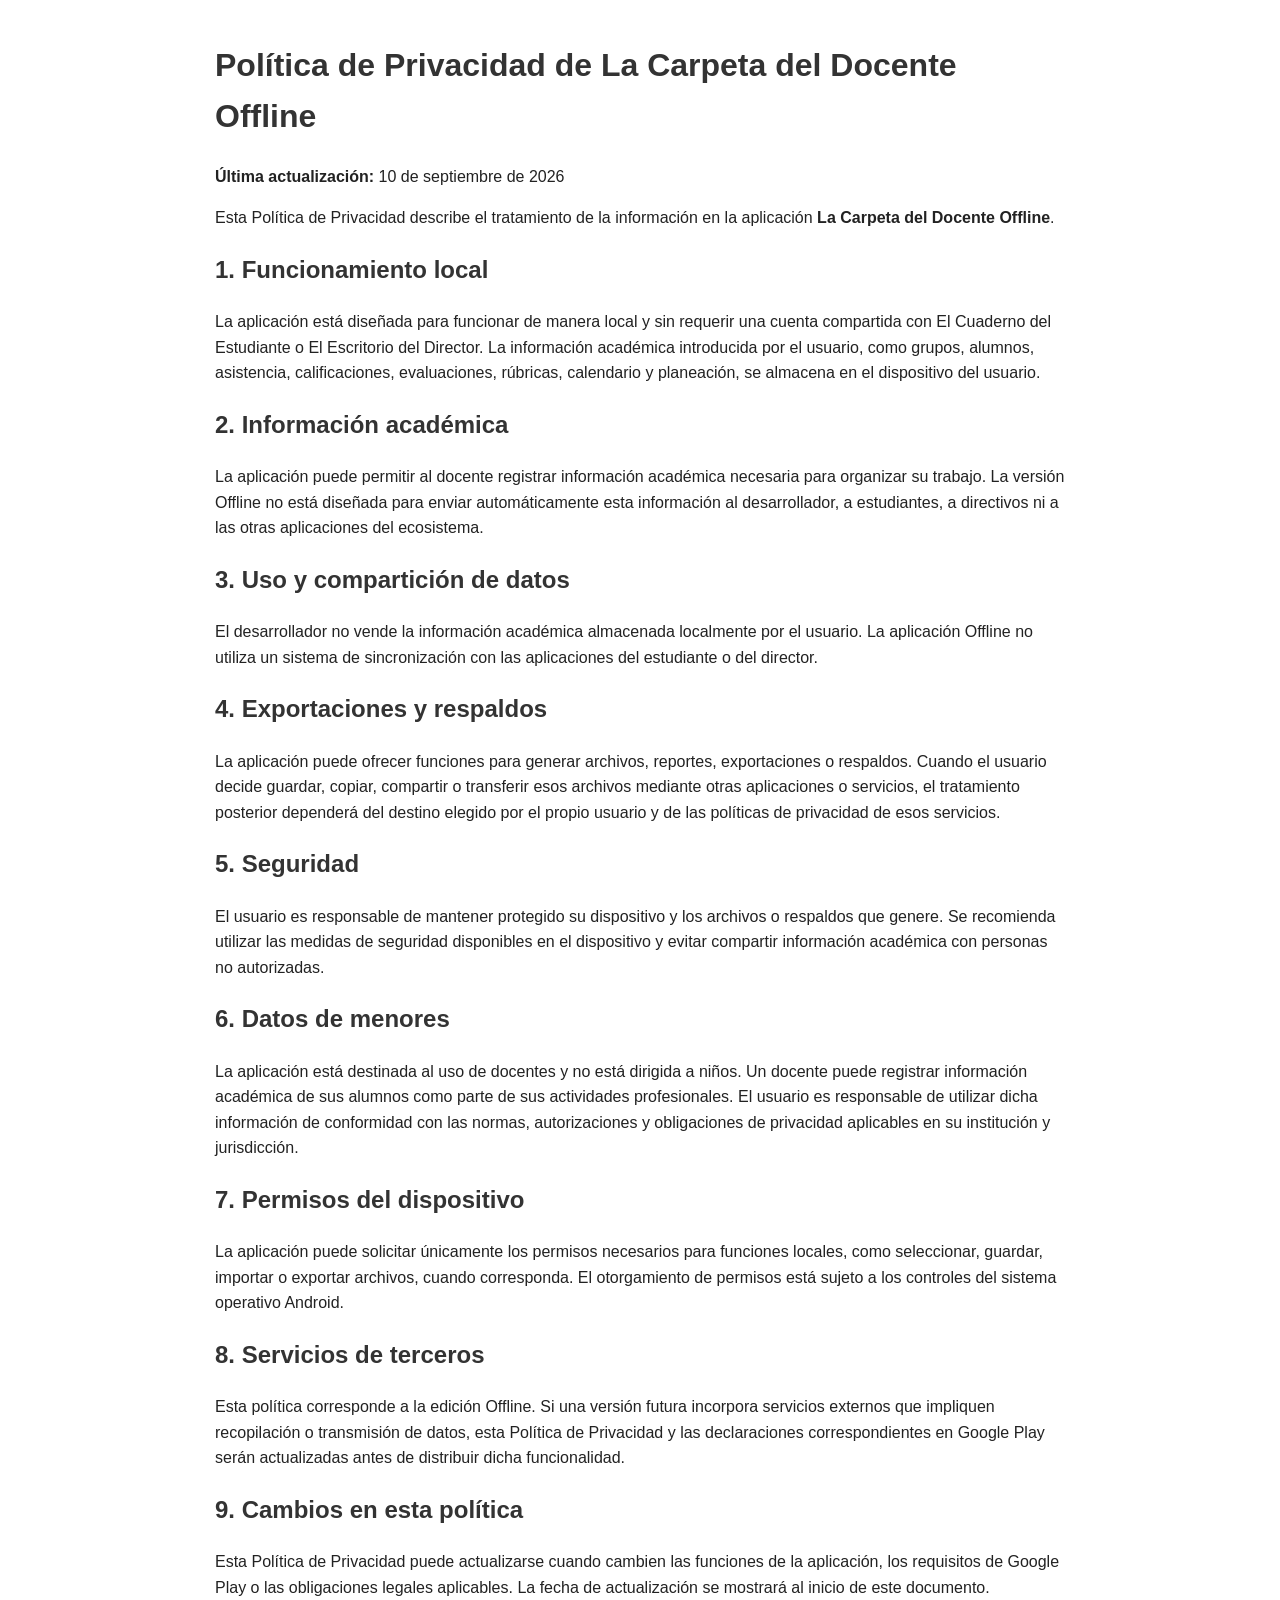
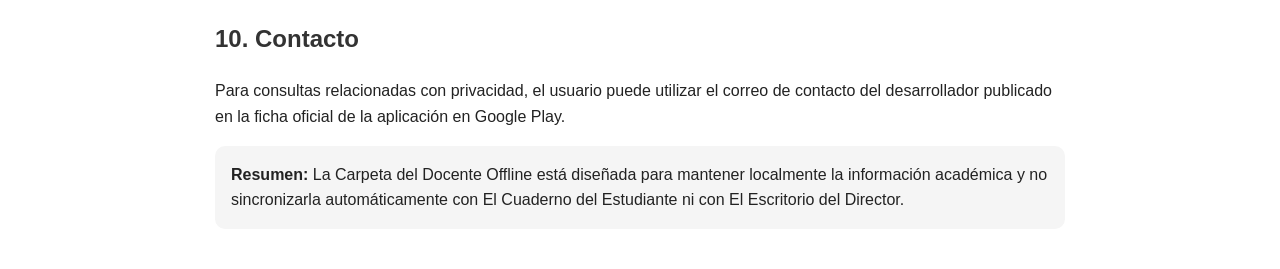
==== index.html @ 06f49ac7 "Add privacy policy landing page" ====
<!doctype html>
<html lang="es">
<head>
<meta charset="utf-8">
<meta name="viewport" content="width=device-width,initial-scale=1">
<meta http-equiv="refresh" content="0; url=privacy-policy.html">
<title>La Carpeta del Docente Offline</title>
</head>
<body>
<p><a href="privacy-policy.html">Política de Privacidad de La Carpeta del Docente Offline</a></p>
</body>
</html>
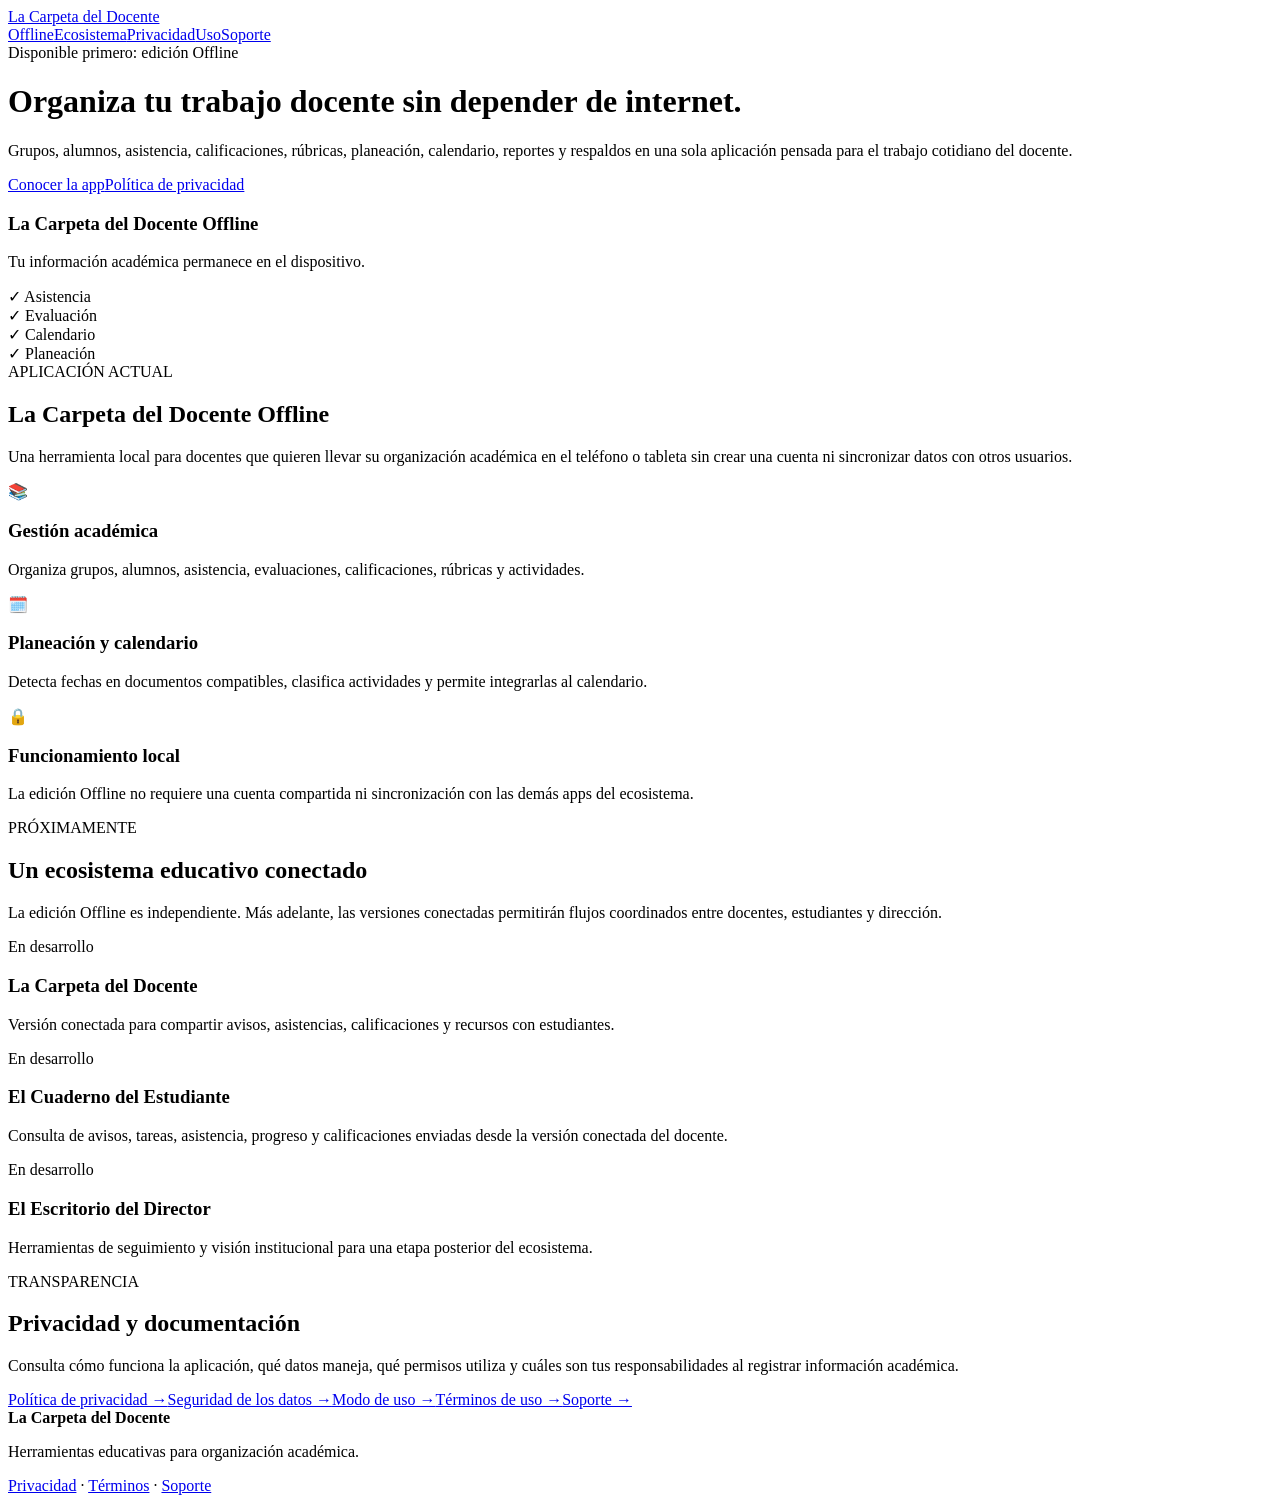
==== commit 797602be: "Create public app website for Play Store" ====
--- a/index.html
+++ b/index.html
@@ -3,10 +3,34 @@
 <head>
 <meta charset="utf-8">
 <meta name="viewport" content="width=device-width,initial-scale=1">
-<meta http-equiv="refresh" content="0; url=privacy-policy.html">
-<title>La Carpeta del Docente Offline</title>
+<meta name="description" content="Sitio oficial de La Carpeta del Docente Offline y del ecosistema educativo conectado.">
+<title>La Carpeta del Docente | Sitio oficial</title>
+<link rel="stylesheet" href="styles.css">
 </head>
 <body>
-<p><a href="privacy-policy.html">Política de Privacidad de La Carpeta del Docente Offline</a></p>
+<header class="hero">
+  <nav class="nav wrap">
+    <a class="brand" href="index.html">La Carpeta del Docente</a>
+    <div class="links"><a href="#offline">Offline</a><a href="#ecosistema">Ecosistema</a><a href="privacy-policy.html">Privacidad</a><a href="modo-de-uso.html">Uso</a><a href="support.html">Soporte</a></div>
+  </nav>
+  <div class="wrap hero-grid">
+    <div>
+      <span class="pill">Disponible primero: edición Offline</span>
+      <h1>Organiza tu trabajo docente sin depender de internet.</h1>
+      <p class="lead">Grupos, alumnos, asistencia, calificaciones, rúbricas, planeación, calendario, reportes y respaldos en una sola aplicación pensada para el trabajo cotidiano del docente.</p>
+      <div class="actions"><a class="btn primary" href="#offline">Conocer la app</a><a class="btn ghost" href="privacy-policy.html">Política de privacidad</a></div>
+    </div>
+    <div class="visual"><div class="orb o1"></div><div class="orb o2"></div><div class="card mock"><div class="dotrow"><i></i><i></i><i></i></div><h3>La Carpeta del Docente Offline</h3><p>Tu información académica permanece en el dispositivo.</p><div class="mini">✓ Asistencia</div><div class="mini">✓ Evaluación</div><div class="mini">✓ Calendario</div><div class="mini">✓ Planeación</div></div></div>
+  </div>
+</header>
+<main>
+<section id="offline" class="section wrap">
+  <div class="eyebrow">APLICACIÓN ACTUAL</div><h2>La Carpeta del Docente Offline</h2><p class="section-intro">Una herramienta local para docentes que quieren llevar su organización académica en el teléfono o tableta sin crear una cuenta ni sincronizar datos con otros usuarios.</p>
+  <div class="grid three"><article class="card feature"><span>📚</span><h3>Gestión académica</h3><p>Organiza grupos, alumnos, asistencia, evaluaciones, calificaciones, rúbricas y actividades.</p></article><article class="card feature"><span>🗓️</span><h3>Planeación y calendario</h3><p>Detecta fechas en documentos compatibles, clasifica actividades y permite integrarlas al calendario.</p></article><article class="card feature"><span>🔒</span><h3>Funcionamiento local</h3><p>La edición Offline no requiere una cuenta compartida ni sincronización con las demás apps del ecosistema.</p></article></div>
+</section>
+<section id="ecosistema" class="section soft"><div class="wrap"><div class="eyebrow">PRÓXIMAMENTE</div><h2>Un ecosistema educativo conectado</h2><p class="section-intro">La edición Offline es independiente. Más adelante, las versiones conectadas permitirán flujos coordinados entre docentes, estudiantes y dirección.</p><div class="grid three"><article class="card soon"><span class="status">En desarrollo</span><h3>La Carpeta del Docente</h3><p>Versión conectada para compartir avisos, asistencias, calificaciones y recursos con estudiantes.</p></article><article class="card soon"><span class="status">En desarrollo</span><h3>El Cuaderno del Estudiante</h3><p>Consulta de avisos, tareas, asistencia, progreso y calificaciones enviadas desde la versión conectada del docente.</p></article><article class="card soon"><span class="status">En desarrollo</span><h3>El Escritorio del Director</h3><p>Herramientas de seguimiento y visión institucional para una etapa posterior del ecosistema.</p></article></div></div></section>
+<section class="section wrap"><div class="legal-card"><div><div class="eyebrow">TRANSPARENCIA</div><h2>Privacidad y documentación</h2><p>Consulta cómo funciona la aplicación, qué datos maneja, qué permisos utiliza y cuáles son tus responsabilidades al registrar información académica.</p></div><div class="doclinks"><a href="privacy-policy.html">Política de privacidad →</a><a href="data-safety.html">Seguridad de los datos →</a><a href="modo-de-uso.html">Modo de uso →</a><a href="terms.html">Términos de uso →</a><a href="support.html">Soporte →</a></div></div></section>
+</main>
+<footer><div class="wrap footer"><div><strong>La Carpeta del Docente</strong><p>Herramientas educativas para organización académica.</p></div><div><a href="privacy-policy.html">Privacidad</a> · <a href="terms.html">Términos</a> · <a href="support.html">Soporte</a></div></div></footer>
 </body>
-</html>
+</html>
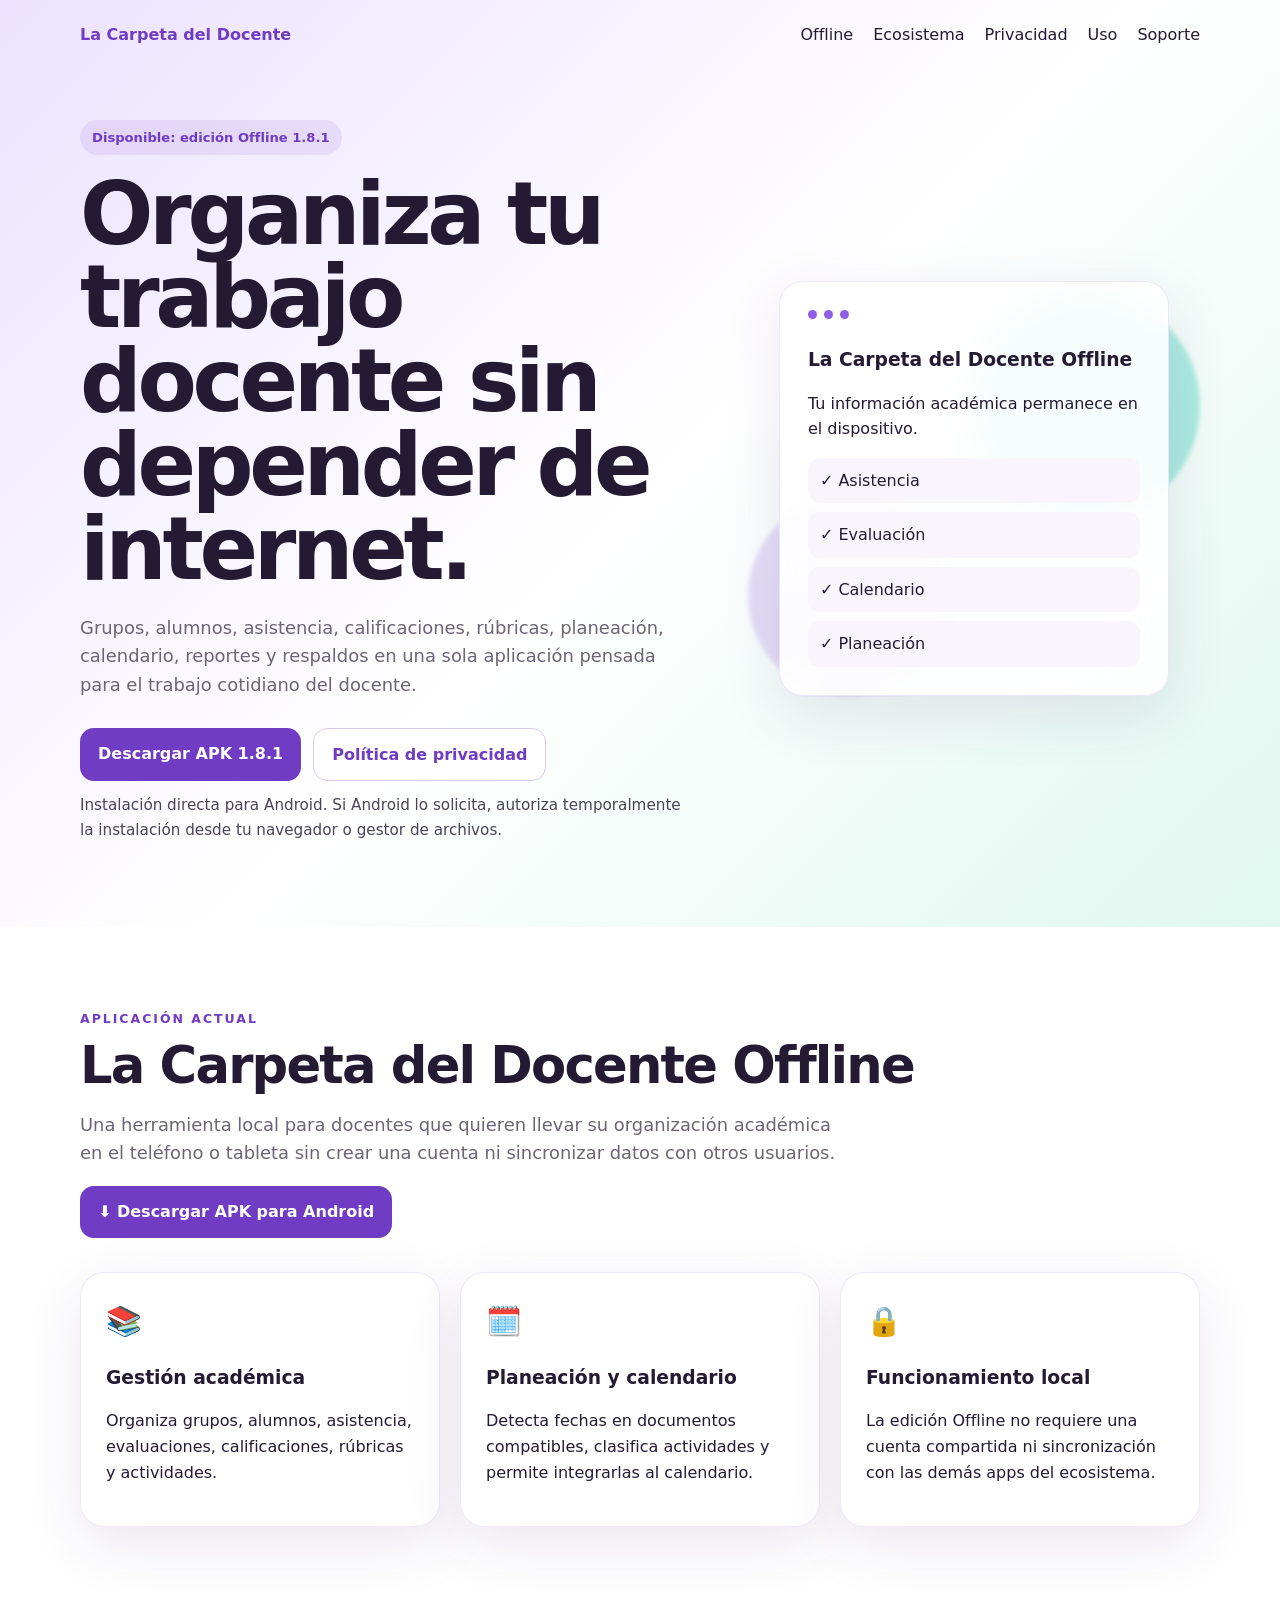
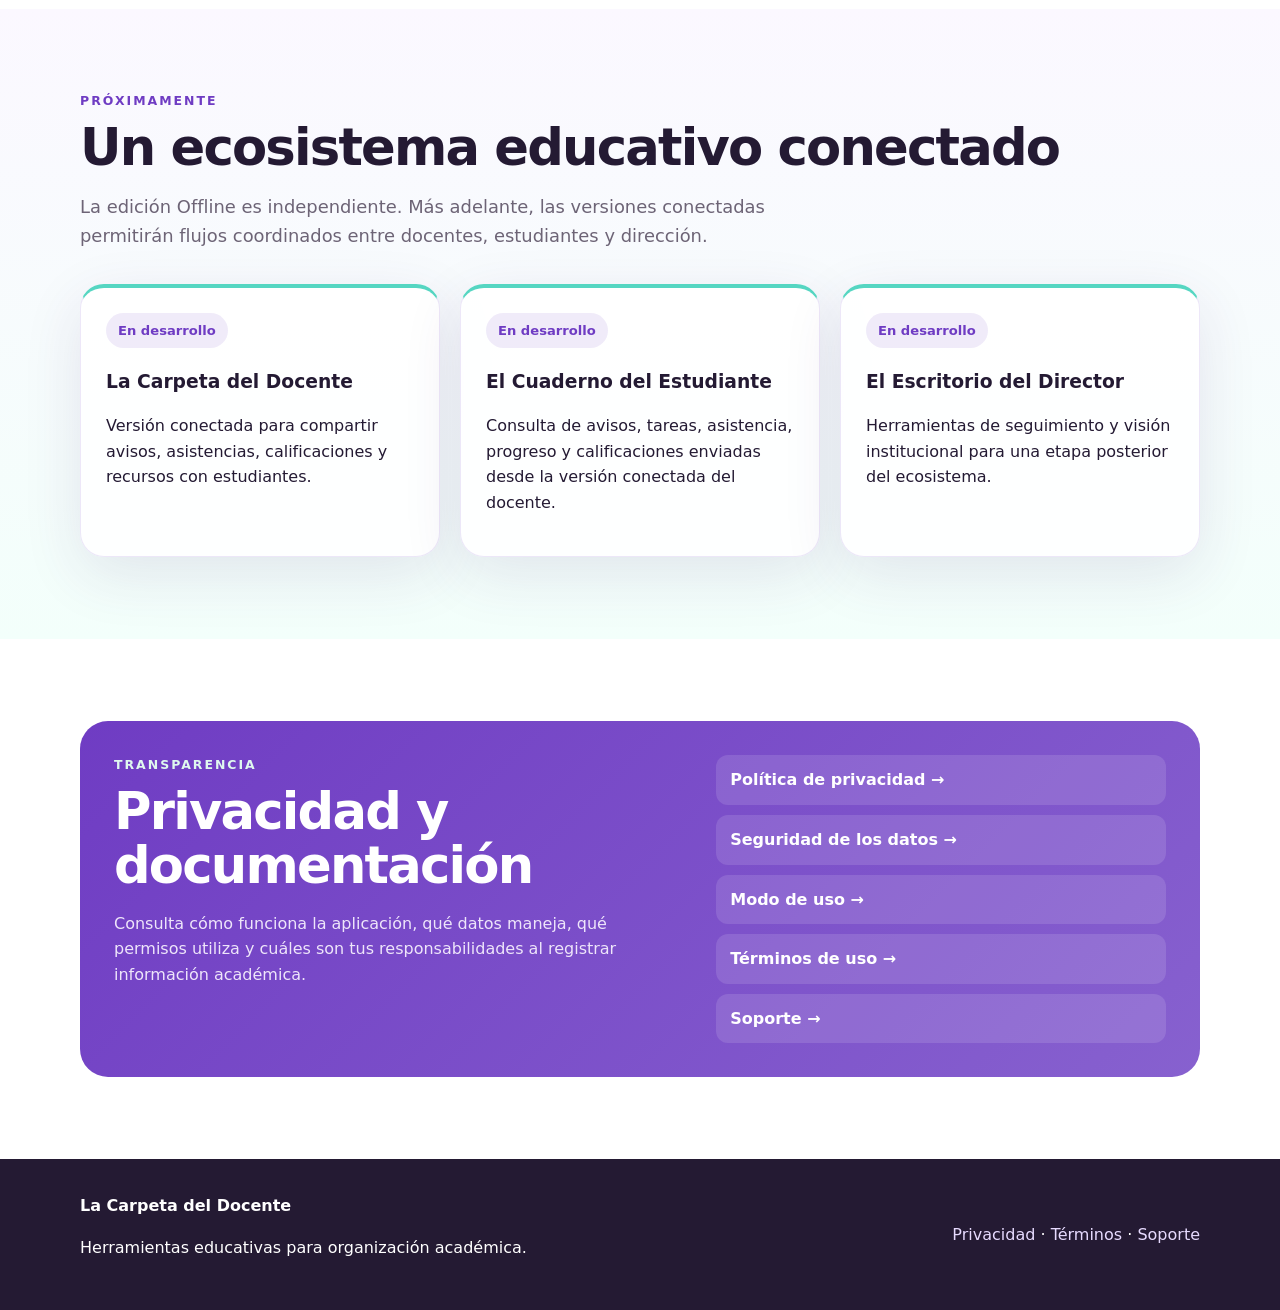
==== commit 8c3c08a7: "Add direct APK download to website" ====
--- a/index.html
+++ b/index.html
@@ -15,10 +15,11 @@
   </nav>
   <div class="wrap hero-grid">
     <div>
-      <span class="pill">Disponible primero: edición Offline</span>
+      <span class="pill">Disponible: edición Offline 1.8.1</span>
       <h1>Organiza tu trabajo docente sin depender de internet.</h1>
       <p class="lead">Grupos, alumnos, asistencia, calificaciones, rúbricas, planeación, calendario, reportes y respaldos en una sola aplicación pensada para el trabajo cotidiano del docente.</p>
-      <div class="actions"><a class="btn primary" href="#offline">Conocer la app</a><a class="btn ghost" href="privacy-policy.html">Política de privacidad</a></div>
+      <div class="actions"><a class="btn primary" href="https://github.com/yomismtz/La-carpeta-del-docente-offline/releases/download/v1.8.1/La-Carpeta-del-Docente-Offline-1.8.1.apk">Descargar APK 1.8.1</a><a class="btn ghost" href="privacy-policy.html">Política de privacidad</a></div>
+      <p style="margin-top:12px;font-size:.95rem;opacity:.82">Instalación directa para Android. Si Android lo solicita, autoriza temporalmente la instalación desde tu navegador o gestor de archivos.</p>
     </div>
     <div class="visual"><div class="orb o1"></div><div class="orb o2"></div><div class="card mock"><div class="dotrow"><i></i><i></i><i></i></div><h3>La Carpeta del Docente Offline</h3><p>Tu información académica permanece en el dispositivo.</p><div class="mini">✓ Asistencia</div><div class="mini">✓ Evaluación</div><div class="mini">✓ Calendario</div><div class="mini">✓ Planeación</div></div></div>
   </div>
@@ -26,6 +27,7 @@
 <main>
 <section id="offline" class="section wrap">
   <div class="eyebrow">APLICACIÓN ACTUAL</div><h2>La Carpeta del Docente Offline</h2><p class="section-intro">Una herramienta local para docentes que quieren llevar su organización académica en el teléfono o tableta sin crear una cuenta ni sincronizar datos con otros usuarios.</p>
+  <div class="actions" style="margin:18px 0 28px"><a class="btn primary" href="https://github.com/yomismtz/La-carpeta-del-docente-offline/releases/download/v1.8.1/La-Carpeta-del-Docente-Offline-1.8.1.apk">⬇ Descargar APK para Android</a></div>
   <div class="grid three"><article class="card feature"><span>📚</span><h3>Gestión académica</h3><p>Organiza grupos, alumnos, asistencia, evaluaciones, calificaciones, rúbricas y actividades.</p></article><article class="card feature"><span>🗓️</span><h3>Planeación y calendario</h3><p>Detecta fechas en documentos compatibles, clasifica actividades y permite integrarlas al calendario.</p></article><article class="card feature"><span>🔒</span><h3>Funcionamiento local</h3><p>La edición Offline no requiere una cuenta compartida ni sincronización con las demás apps del ecosistema.</p></article></div>
 </section>
 <section id="ecosistema" class="section soft"><div class="wrap"><div class="eyebrow">PRÓXIMAMENTE</div><h2>Un ecosistema educativo conectado</h2><p class="section-intro">La edición Offline es independiente. Más adelante, las versiones conectadas permitirán flujos coordinados entre docentes, estudiantes y dirección.</p><div class="grid three"><article class="card soon"><span class="status">En desarrollo</span><h3>La Carpeta del Docente</h3><p>Versión conectada para compartir avisos, asistencias, calificaciones y recursos con estudiantes.</p></article><article class="card soon"><span class="status">En desarrollo</span><h3>El Cuaderno del Estudiante</h3><p>Consulta de avisos, tareas, asistencia, progreso y calificaciones enviadas desde la versión conectada del docente.</p></article><article class="card soon"><span class="status">En desarrollo</span><h3>El Escritorio del Director</h3><p>Herramientas de seguimiento y visión institucional para una etapa posterior del ecosistema.</p></article></div></div></section>
--- a/styles.css
+++ b/styles.css
@@ -0,0 +1 @@
+:root{--purple:#6f3cc3;--violet:#8f5de7;--lav:#ece2ff;--mint:#dff8ef;--turq:#55d6c2;--ink:#241a33;--muted:#6d6476;--white:#fff;--soft:#f8f5fc}*{box-sizing:border-box}html{scroll-behavior:smooth}body{margin:0;font-family:Inter,ui-sans-serif,system-ui,-apple-system,BlinkMacSystemFont,"Segoe UI",sans-serif;color:var(--ink);background:#fff;line-height:1.6}.wrap{width:min(1120px,calc(100% - 40px));margin:auto}.hero{overflow:hidden;background:linear-gradient(135deg,var(--lav),#fff 52%,var(--mint));padding-bottom:70px}.nav{display:flex;justify-content:space-between;align-items:center;padding:22px 0}.brand{font-weight:800;color:var(--purple);text-decoration:none}.links{display:flex;gap:20px;flex-wrap:wrap}.links a,.footer a{color:var(--ink);text-decoration:none}.hero-grid{display:grid;grid-template-columns:1.15fr .85fr;gap:56px;align-items:center;padding-top:50px}.pill,.status{display:inline-block;border-radius:999px;background:rgba(111,60,195,.1);color:var(--purple);padding:7px 12px;font-size:.82rem;font-weight:800}.hero h1{font-size:clamp(2.6rem,7vw,5.4rem);line-height:.97;margin:18px 0 22px;letter-spacing:-.05em}.lead,.section-intro{font-size:1.12rem;color:var(--muted);max-width:760px}.actions{display:flex;gap:12px;flex-wrap:wrap;margin-top:28px}.btn{padding:13px 18px;border-radius:14px;text-decoration:none;font-weight:800}.primary{background:var(--purple);color:#fff}.ghost{background:#fff;color:var(--purple);border:1px solid #d7c8ef}.visual{min-height:390px;position:relative;display:grid;place-items:center}.orb{position:absolute;border-radius:50%;filter:blur(2px)}.o1{width:230px;height:230px;background:var(--turq);top:10px;right:0;opacity:.45}.o2{width:200px;height:200px;background:var(--violet);bottom:0;left:0;opacity:.2}.card{background:rgba(255,255,255,.9);border:1px solid rgba(111,60,195,.12);box-shadow:0 18px 60px rgba(73,39,108,.11);border-radius:24px}.mock{position:relative;width:min(390px,100%);padding:28px;backdrop-filter:blur(12px)}.dotrow{display:flex;gap:7px;margin-bottom:26px}.dotrow i{width:9px;height:9px;border-radius:50%;background:var(--violet)}.mini{background:var(--soft);padding:10px 12px;border-radius:12px;margin-top:9px}.section{padding:82px 0}.soft{background:linear-gradient(180deg,#fbf8ff,#f3fffb)}.eyebrow{font-size:.78rem;letter-spacing:.16em;font-weight:900;color:var(--purple)}h2{font-size:clamp(2rem,4vw,3.2rem);line-height:1.05;margin:10px 0 18px;letter-spacing:-.035em}h3{margin-bottom:8px}.grid{display:grid;gap:20px;margin-top:34px}.three{grid-template-columns:repeat(3,1fr)}.feature,.soon{padding:25px}.feature>span{font-size:1.8rem}.soon{border-top:4px solid var(--turq)}.legal-card{display:grid;grid-template-columns:1fr .8fr;gap:40px;padding:34px;border-radius:28px;background:linear-gradient(135deg,var(--purple),#8761cf);color:#fff}.legal-card .eyebrow{color:var(--mint)}.legal-card p{color:#eee5fa}.doclinks{display:grid;gap:10px}.doclinks a{background:rgba(255,255,255,.12);padding:12px 14px;border-radius:12px;color:#fff;text-decoration:none;font-weight:700}.policy{width:min(900px,calc(100% - 40px));margin:45px auto 80px}.policy .toplink{color:var(--purple);text-decoration:none;font-weight:800}.policy h1{font-size:clamp(2.3rem,5vw,4.2rem);line-height:1;margin:22px 0}.policy h2{font-size:1.5rem;margin-top:34px}.notice{background:var(--mint);border-left:5px solid var(--turq);padding:16px 18px;border-radius:14px}.muted{color:var(--muted)}footer{background:#241a33;color:#fff;padding:34px 0}.footer{display:flex;justify-content:space-between;gap:30px;align-items:center}.footer a{color:#e7dbff}@media(max-width:800px){.links{display:none}.hero-grid,.three,.legal-card{grid-template-columns:1fr}.hero-grid{padding-top:25px}.visual{min-height:300px}.section{padding:60px 0}.footer{flex-direction:column;align-items:flex-start}.hero h1{font-size:3.3rem}}
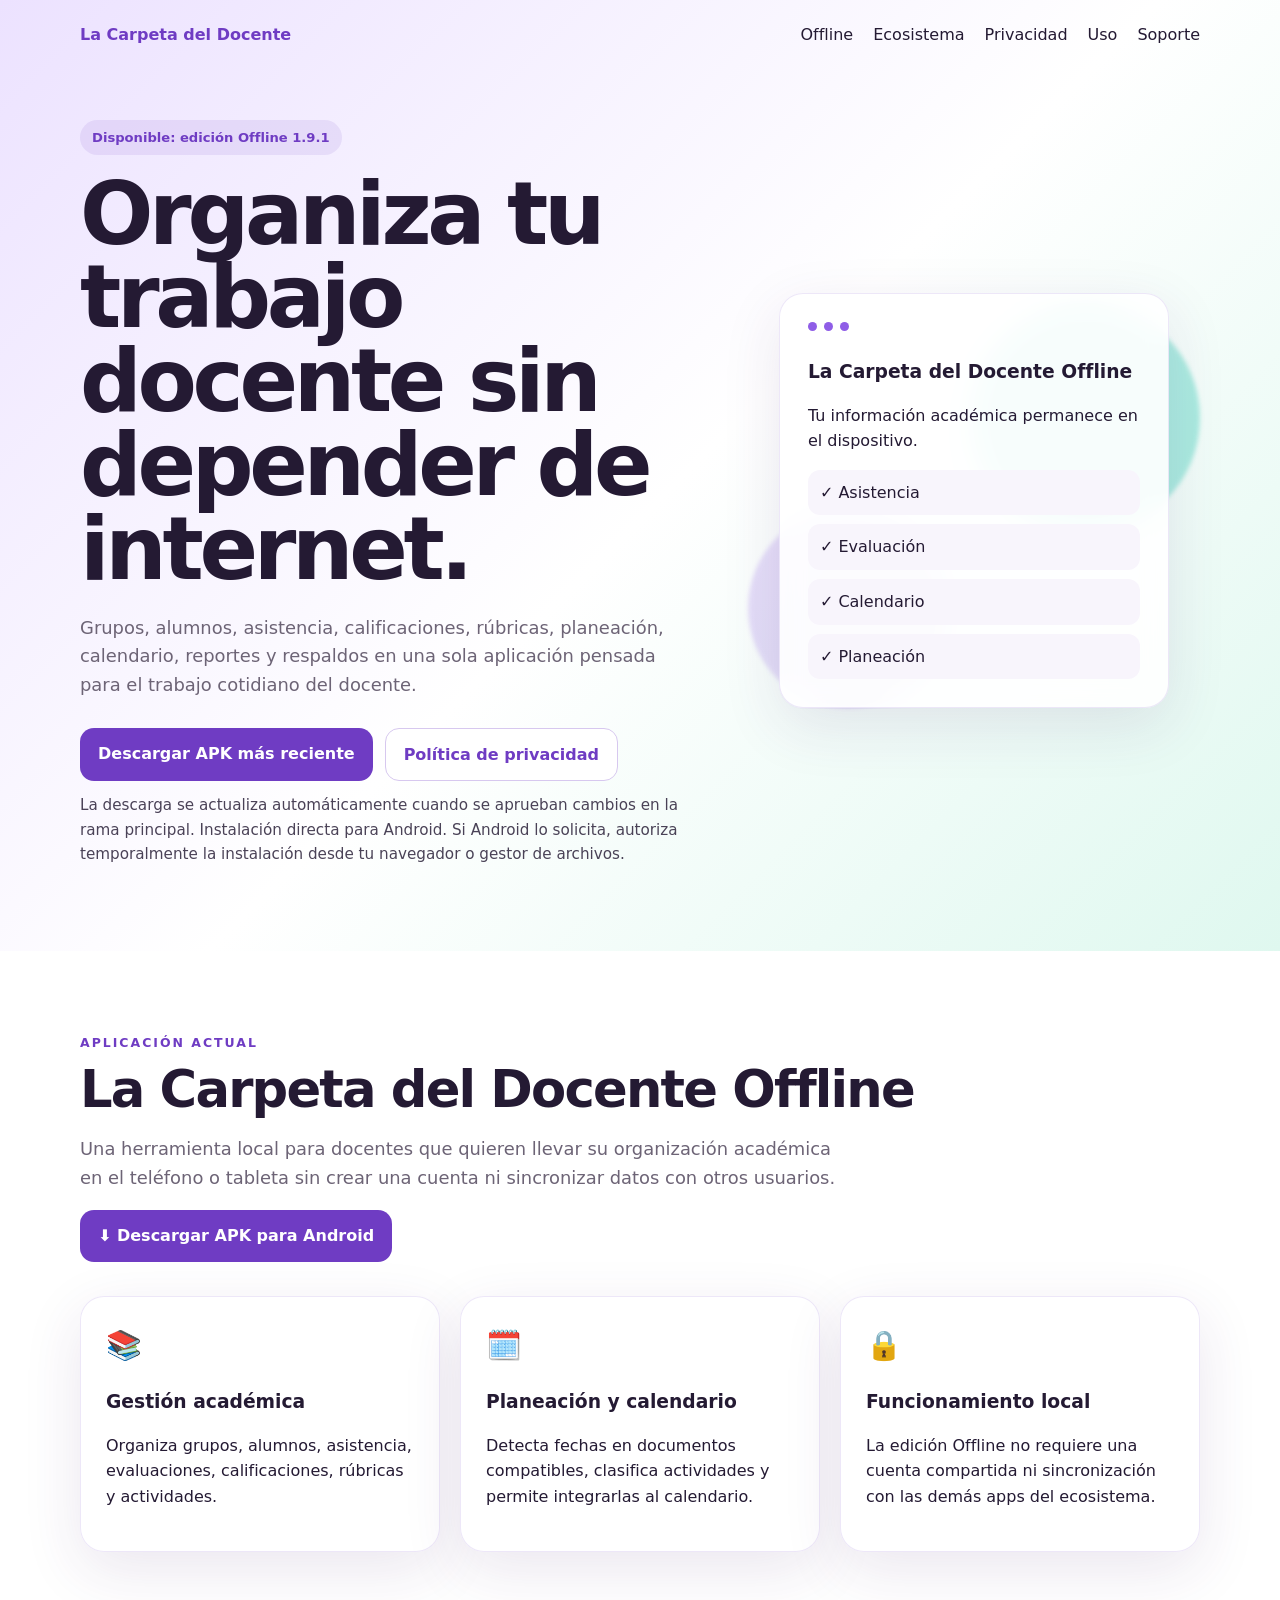
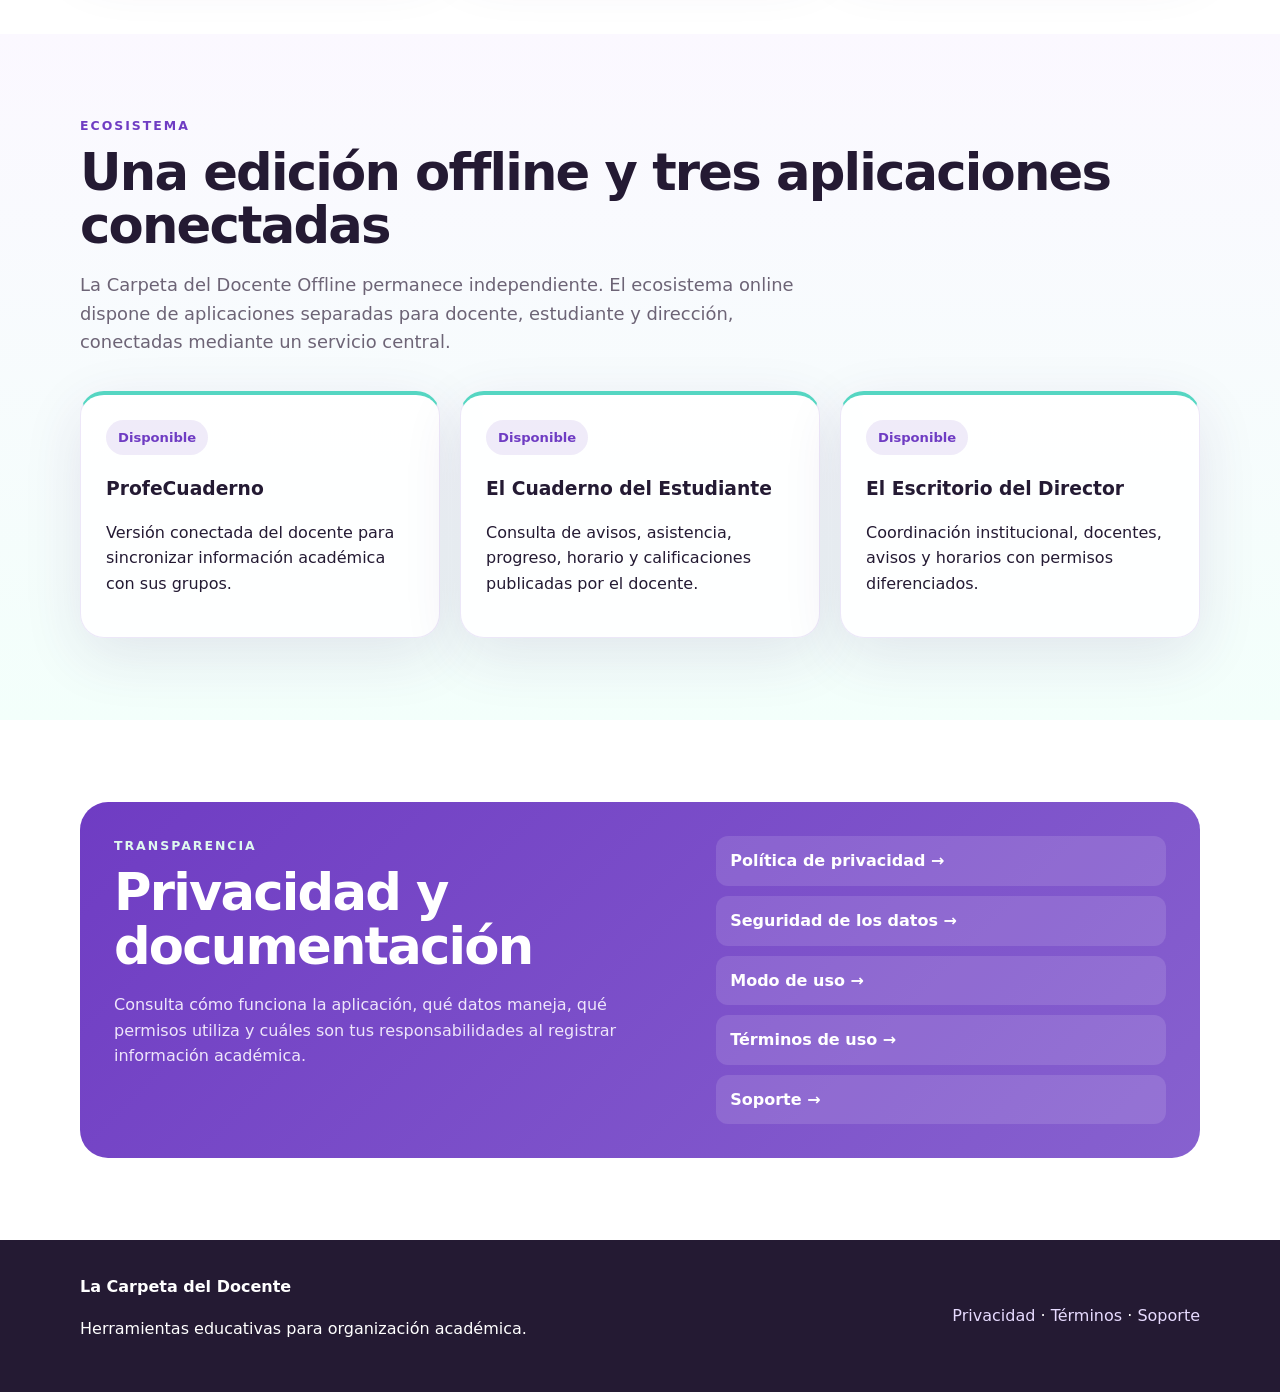
==== commit e1904768: "Apuntar la web al APK más reciente" ====
--- a/index.html
+++ b/index.html
@@ -15,11 +15,11 @@
   </nav>
   <div class="wrap hero-grid">
     <div>
-      <span class="pill">Disponible: edición Offline 1.8.1</span>
+      <span class="pill">Disponible: edición Offline 1.9.1</span>
       <h1>Organiza tu trabajo docente sin depender de internet.</h1>
       <p class="lead">Grupos, alumnos, asistencia, calificaciones, rúbricas, planeación, calendario, reportes y respaldos en una sola aplicación pensada para el trabajo cotidiano del docente.</p>
-      <div class="actions"><a class="btn primary" href="https://github.com/yomismtz/La-carpeta-del-docente-offline/releases/download/v1.8.1/La-Carpeta-del-Docente-Offline-1.8.1.apk">Descargar APK 1.8.1</a><a class="btn ghost" href="privacy-policy.html">Política de privacidad</a></div>
-      <p style="margin-top:12px;font-size:.95rem;opacity:.82">Instalación directa para Android. Si Android lo solicita, autoriza temporalmente la instalación desde tu navegador o gestor de archivos.</p>
+      <div class="actions"><a class="btn primary" href="https://github.com/yomismtz/La-carpeta-del-docente-offline/releases/download/android-latest/La-Carpeta-del-Docente-Offline.apk">Descargar APK más reciente</a><a class="btn ghost" href="privacy-policy.html">Política de privacidad</a></div>
+      <p style="margin-top:12px;font-size:.95rem;opacity:.82">La descarga se actualiza automáticamente cuando se aprueban cambios en la rama principal. Instalación directa para Android. Si Android lo solicita, autoriza temporalmente la instalación desde tu navegador o gestor de archivos.</p>
     </div>
     <div class="visual"><div class="orb o1"></div><div class="orb o2"></div><div class="card mock"><div class="dotrow"><i></i><i></i><i></i></div><h3>La Carpeta del Docente Offline</h3><p>Tu información académica permanece en el dispositivo.</p><div class="mini">✓ Asistencia</div><div class="mini">✓ Evaluación</div><div class="mini">✓ Calendario</div><div class="mini">✓ Planeación</div></div></div>
   </div>
@@ -27,10 +27,10 @@
 <main>
 <section id="offline" class="section wrap">
   <div class="eyebrow">APLICACIÓN ACTUAL</div><h2>La Carpeta del Docente Offline</h2><p class="section-intro">Una herramienta local para docentes que quieren llevar su organización académica en el teléfono o tableta sin crear una cuenta ni sincronizar datos con otros usuarios.</p>
-  <div class="actions" style="margin:18px 0 28px"><a class="btn primary" href="https://github.com/yomismtz/La-carpeta-del-docente-offline/releases/download/v1.8.1/La-Carpeta-del-Docente-Offline-1.8.1.apk">⬇ Descargar APK para Android</a></div>
+  <div class="actions" style="margin:18px 0 28px"><a class="btn primary" href="https://github.com/yomismtz/La-carpeta-del-docente-offline/releases/download/android-latest/La-Carpeta-del-Docente-Offline.apk">⬇ Descargar APK para Android</a></div>
   <div class="grid three"><article class="card feature"><span>📚</span><h3>Gestión académica</h3><p>Organiza grupos, alumnos, asistencia, evaluaciones, calificaciones, rúbricas y actividades.</p></article><article class="card feature"><span>🗓️</span><h3>Planeación y calendario</h3><p>Detecta fechas en documentos compatibles, clasifica actividades y permite integrarlas al calendario.</p></article><article class="card feature"><span>🔒</span><h3>Funcionamiento local</h3><p>La edición Offline no requiere una cuenta compartida ni sincronización con las demás apps del ecosistema.</p></article></div>
 </section>
-<section id="ecosistema" class="section soft"><div class="wrap"><div class="eyebrow">PRÓXIMAMENTE</div><h2>Un ecosistema educativo conectado</h2><p class="section-intro">La edición Offline es independiente. Más adelante, las versiones conectadas permitirán flujos coordinados entre docentes, estudiantes y dirección.</p><div class="grid three"><article class="card soon"><span class="status">En desarrollo</span><h3>La Carpeta del Docente</h3><p>Versión conectada para compartir avisos, asistencias, calificaciones y recursos con estudiantes.</p></article><article class="card soon"><span class="status">En desarrollo</span><h3>El Cuaderno del Estudiante</h3><p>Consulta de avisos, tareas, asistencia, progreso y calificaciones enviadas desde la versión conectada del docente.</p></article><article class="card soon"><span class="status">En desarrollo</span><h3>El Escritorio del Director</h3><p>Herramientas de seguimiento y visión institucional para una etapa posterior del ecosistema.</p></article></div></div></section>
+<section id="ecosistema" class="section soft"><div class="wrap"><div class="eyebrow">ECOSISTEMA</div><h2>Una edición offline y tres aplicaciones conectadas</h2><p class="section-intro">La Carpeta del Docente Offline permanece independiente. El ecosistema online dispone de aplicaciones separadas para docente, estudiante y dirección, conectadas mediante un servicio central.</p><div class="grid three"><article class="card soon"><span class="status">Disponible</span><h3>ProfeCuaderno</h3><p>Versión conectada del docente para sincronizar información académica con sus grupos.</p></article><article class="card soon"><span class="status">Disponible</span><h3>El Cuaderno del Estudiante</h3><p>Consulta de avisos, asistencia, progreso, horario y calificaciones publicadas por el docente.</p></article><article class="card soon"><span class="status">Disponible</span><h3>El Escritorio del Director</h3><p>Coordinación institucional, docentes, avisos y horarios con permisos diferenciados.</p></article></div></div></section>
 <section class="section wrap"><div class="legal-card"><div><div class="eyebrow">TRANSPARENCIA</div><h2>Privacidad y documentación</h2><p>Consulta cómo funciona la aplicación, qué datos maneja, qué permisos utiliza y cuáles son tus responsabilidades al registrar información académica.</p></div><div class="doclinks"><a href="privacy-policy.html">Política de privacidad →</a><a href="data-safety.html">Seguridad de los datos →</a><a href="modo-de-uso.html">Modo de uso →</a><a href="terms.html">Términos de uso →</a><a href="support.html">Soporte →</a></div></div></section>
 </main>
 <footer><div class="wrap footer"><div><strong>La Carpeta del Docente</strong><p>Herramientas educativas para organización académica.</p></div><div><a href="privacy-policy.html">Privacidad</a> · <a href="terms.html">Términos</a> · <a href="support.html">Soporte</a></div></div></footer>
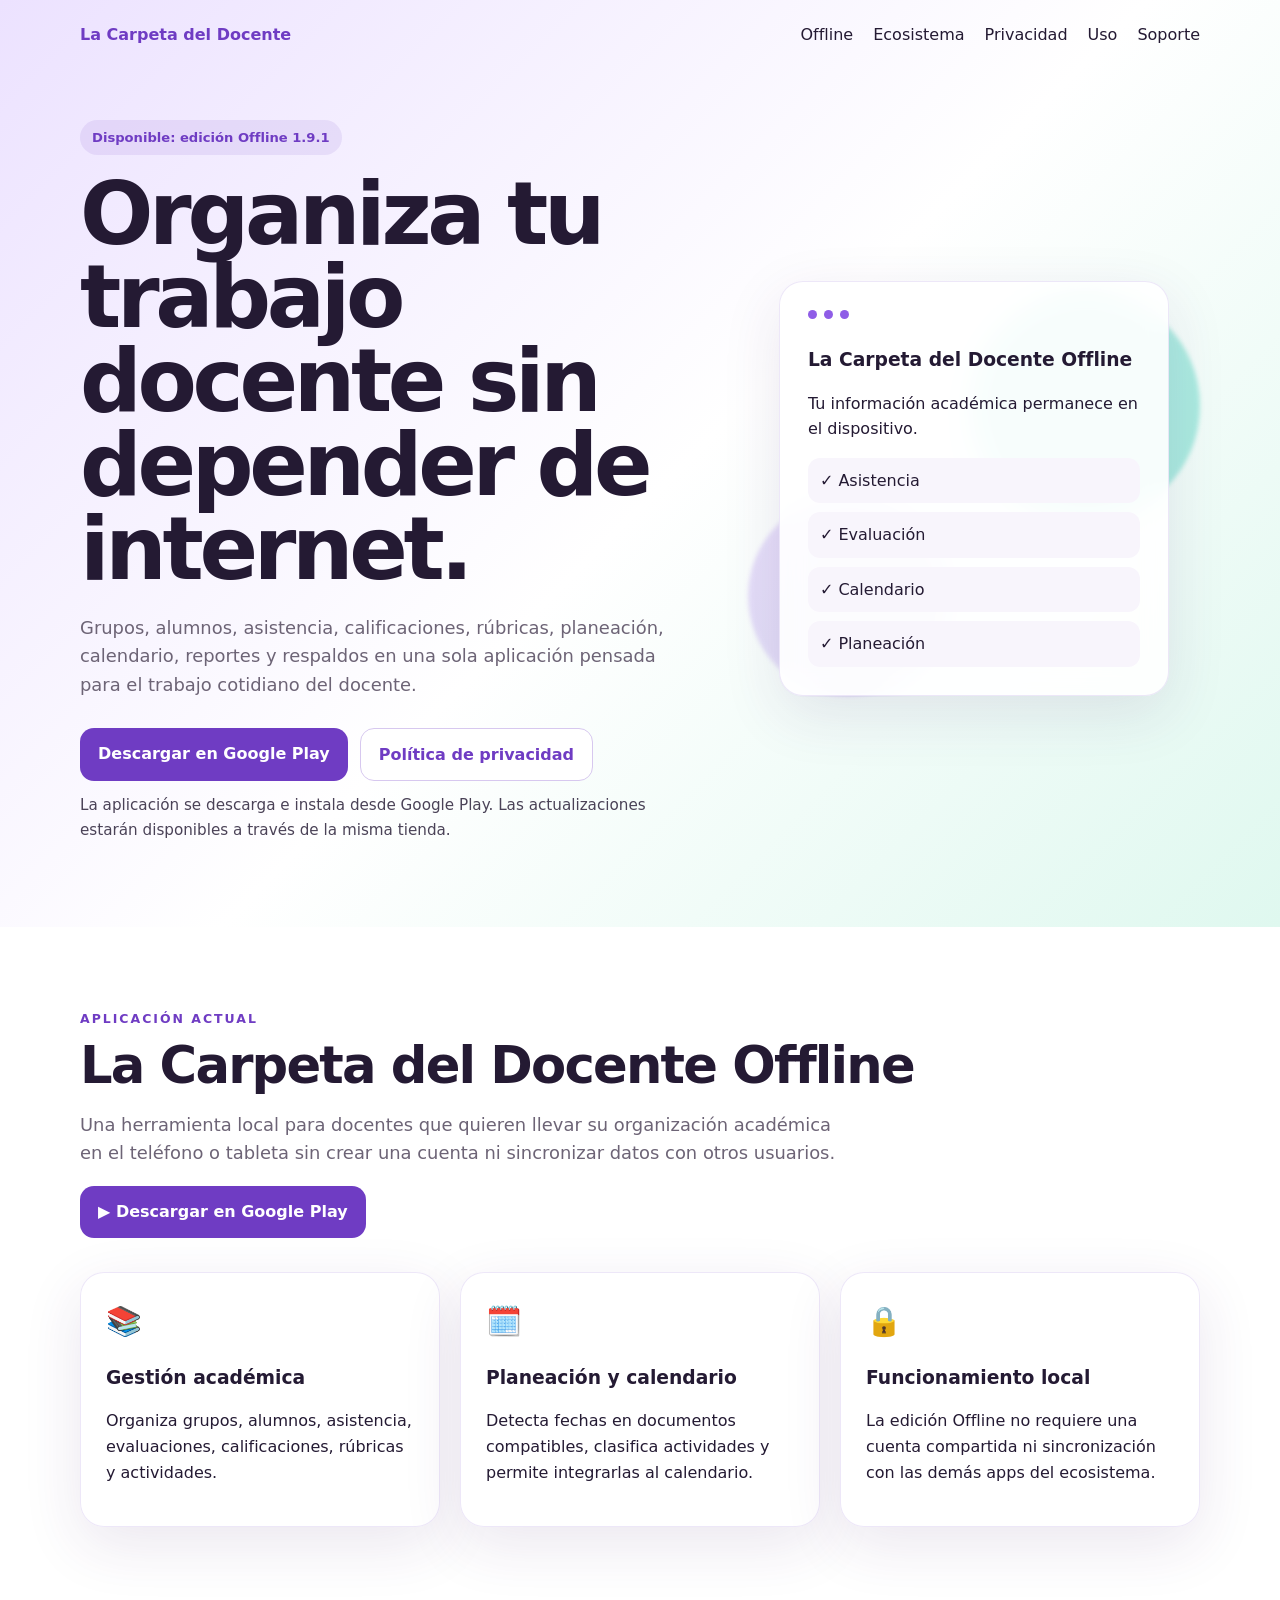
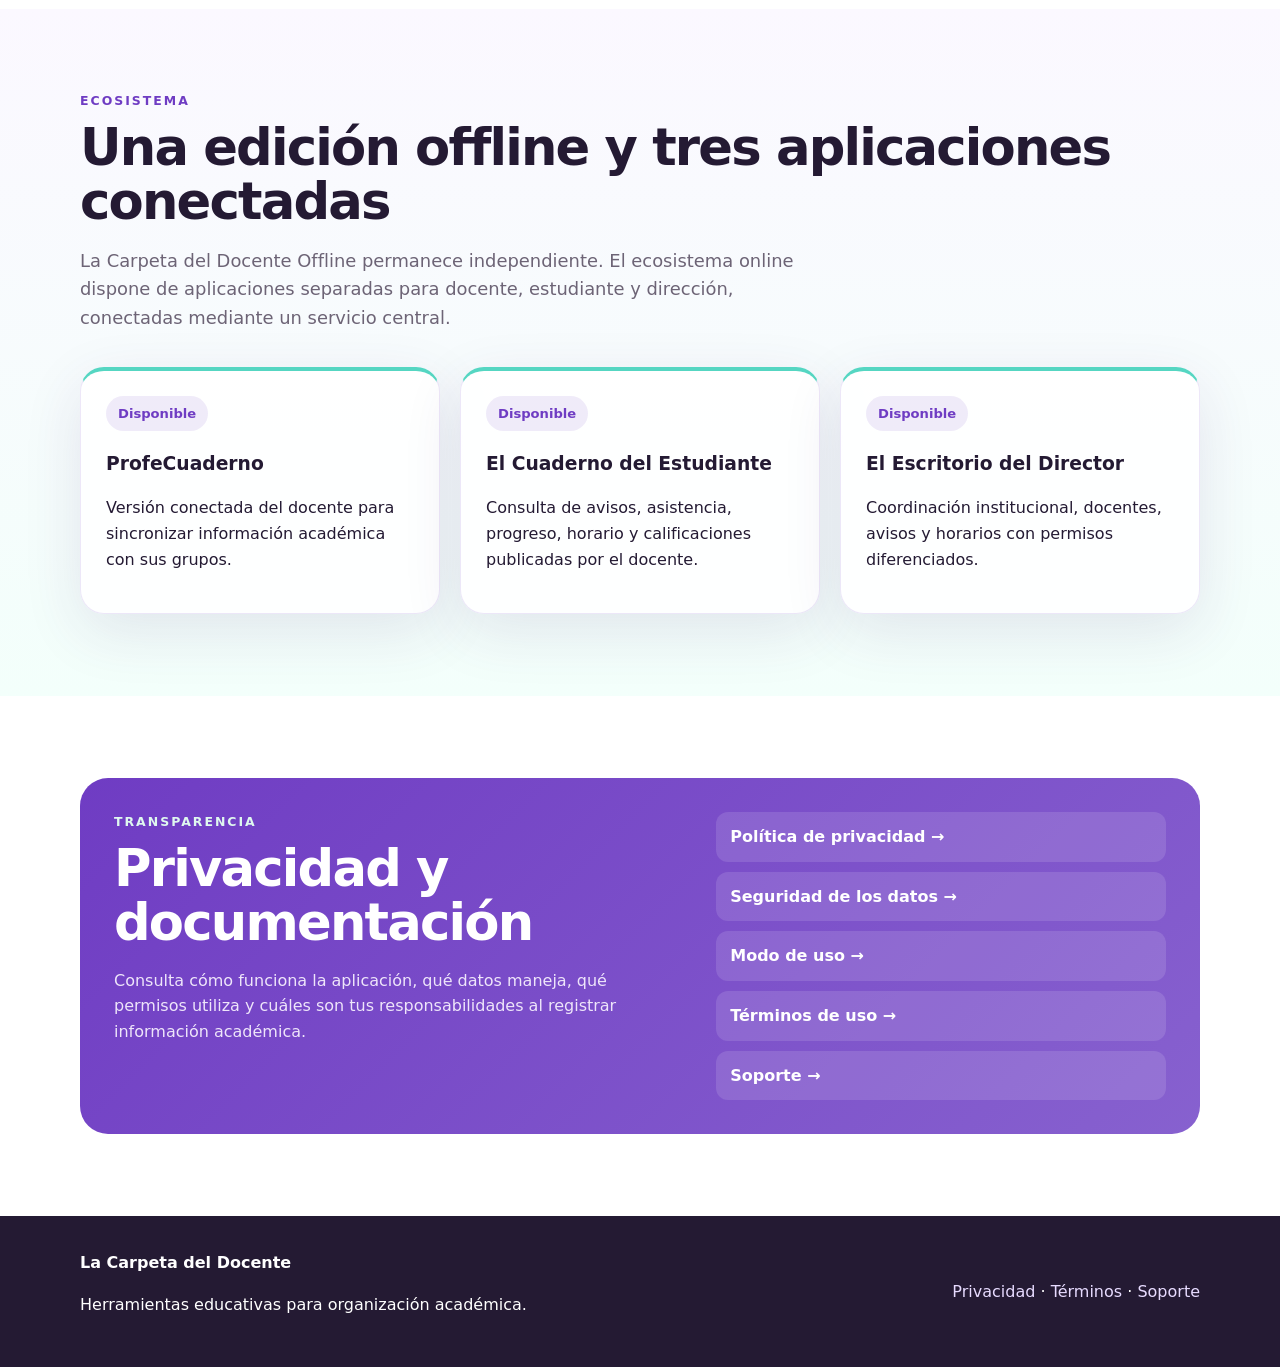
==== commit 1da39f24: "Redirigir descargas a Google Play" ====
--- a/index.html
+++ b/index.html
@@ -18,8 +18,8 @@
       <span class="pill">Disponible: edición Offline 1.9.1</span>
       <h1>Organiza tu trabajo docente sin depender de internet.</h1>
       <p class="lead">Grupos, alumnos, asistencia, calificaciones, rúbricas, planeación, calendario, reportes y respaldos en una sola aplicación pensada para el trabajo cotidiano del docente.</p>
-      <div class="actions"><a class="btn primary" href="https://github.com/yomismtz/La-carpeta-del-docente-offline/releases/download/android-latest/La-Carpeta-del-Docente-Offline.apk">Descargar APK más reciente</a><a class="btn ghost" href="privacy-policy.html">Política de privacidad</a></div>
-      <p style="margin-top:12px;font-size:.95rem;opacity:.82">La descarga se actualiza automáticamente cuando se aprueban cambios en la rama principal. Instalación directa para Android. Si Android lo solicita, autoriza temporalmente la instalación desde tu navegador o gestor de archivos.</p>
+      <div class="actions"><a class="btn primary" href="https://play.google.com/apps/test/com.profecuaderno.offline/12">Descargar en Google Play</a><a class="btn ghost" href="privacy-policy.html">Política de privacidad</a></div>
+      <p style="margin-top:12px;font-size:.95rem;opacity:.82">La aplicación se descarga e instala desde Google Play. Las actualizaciones estarán disponibles a través de la misma tienda.</p>
     </div>
     <div class="visual"><div class="orb o1"></div><div class="orb o2"></div><div class="card mock"><div class="dotrow"><i></i><i></i><i></i></div><h3>La Carpeta del Docente Offline</h3><p>Tu información académica permanece en el dispositivo.</p><div class="mini">✓ Asistencia</div><div class="mini">✓ Evaluación</div><div class="mini">✓ Calendario</div><div class="mini">✓ Planeación</div></div></div>
   </div>
@@ -27,7 +27,7 @@
 <main>
 <section id="offline" class="section wrap">
   <div class="eyebrow">APLICACIÓN ACTUAL</div><h2>La Carpeta del Docente Offline</h2><p class="section-intro">Una herramienta local para docentes que quieren llevar su organización académica en el teléfono o tableta sin crear una cuenta ni sincronizar datos con otros usuarios.</p>
-  <div class="actions" style="margin:18px 0 28px"><a class="btn primary" href="https://github.com/yomismtz/La-carpeta-del-docente-offline/releases/download/android-latest/La-Carpeta-del-Docente-Offline.apk">⬇ Descargar APK para Android</a></div>
+  <div class="actions" style="margin:18px 0 28px"><a class="btn primary" href="https://play.google.com/apps/test/com.profecuaderno.offline/12">▶ Descargar en Google Play</a></div>
   <div class="grid three"><article class="card feature"><span>📚</span><h3>Gestión académica</h3><p>Organiza grupos, alumnos, asistencia, evaluaciones, calificaciones, rúbricas y actividades.</p></article><article class="card feature"><span>🗓️</span><h3>Planeación y calendario</h3><p>Detecta fechas en documentos compatibles, clasifica actividades y permite integrarlas al calendario.</p></article><article class="card feature"><span>🔒</span><h3>Funcionamiento local</h3><p>La edición Offline no requiere una cuenta compartida ni sincronización con las demás apps del ecosistema.</p></article></div>
 </section>
 <section id="ecosistema" class="section soft"><div class="wrap"><div class="eyebrow">ECOSISTEMA</div><h2>Una edición offline y tres aplicaciones conectadas</h2><p class="section-intro">La Carpeta del Docente Offline permanece independiente. El ecosistema online dispone de aplicaciones separadas para docente, estudiante y dirección, conectadas mediante un servicio central.</p><div class="grid three"><article class="card soon"><span class="status">Disponible</span><h3>ProfeCuaderno</h3><p>Versión conectada del docente para sincronizar información académica con sus grupos.</p></article><article class="card soon"><span class="status">Disponible</span><h3>El Cuaderno del Estudiante</h3><p>Consulta de avisos, asistencia, progreso, horario y calificaciones publicadas por el docente.</p></article><article class="card soon"><span class="status">Disponible</span><h3>El Escritorio del Director</h3><p>Coordinación institucional, docentes, avisos y horarios con permisos diferenciados.</p></article></div></div></section>
